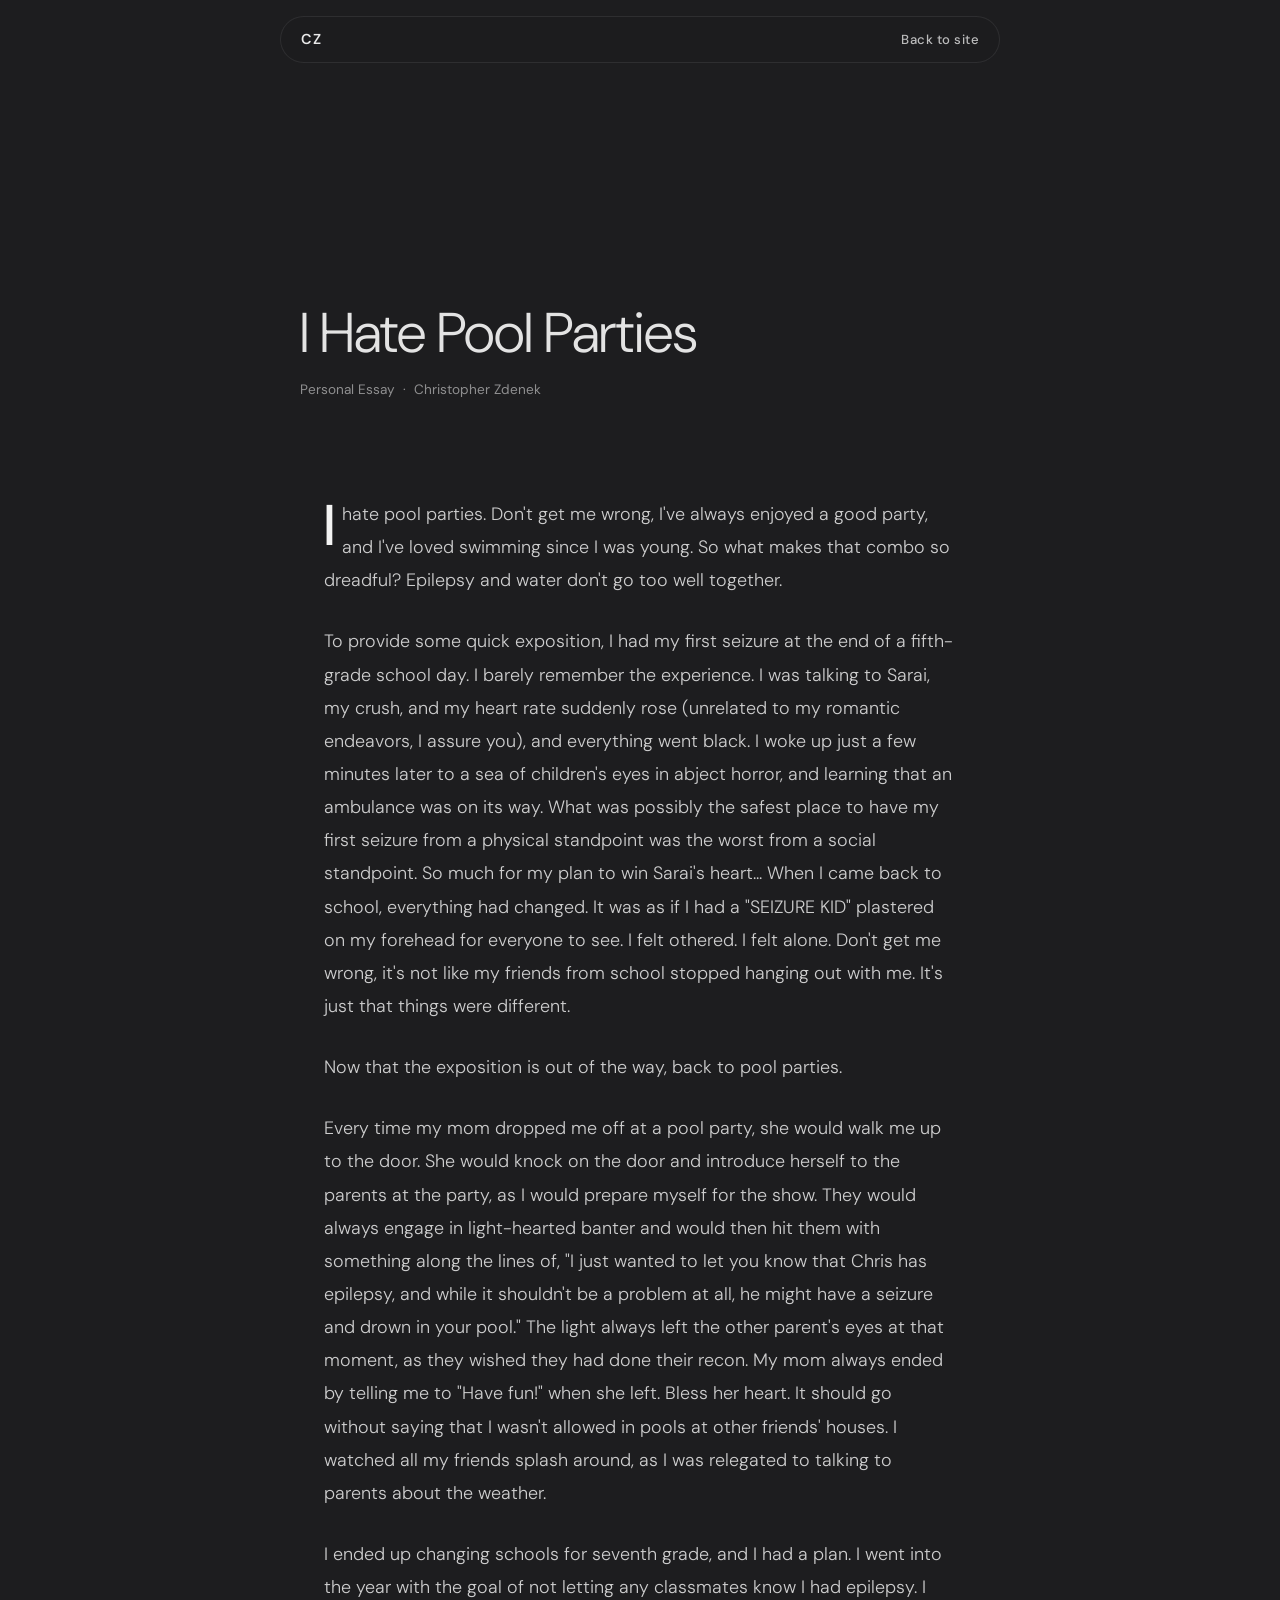
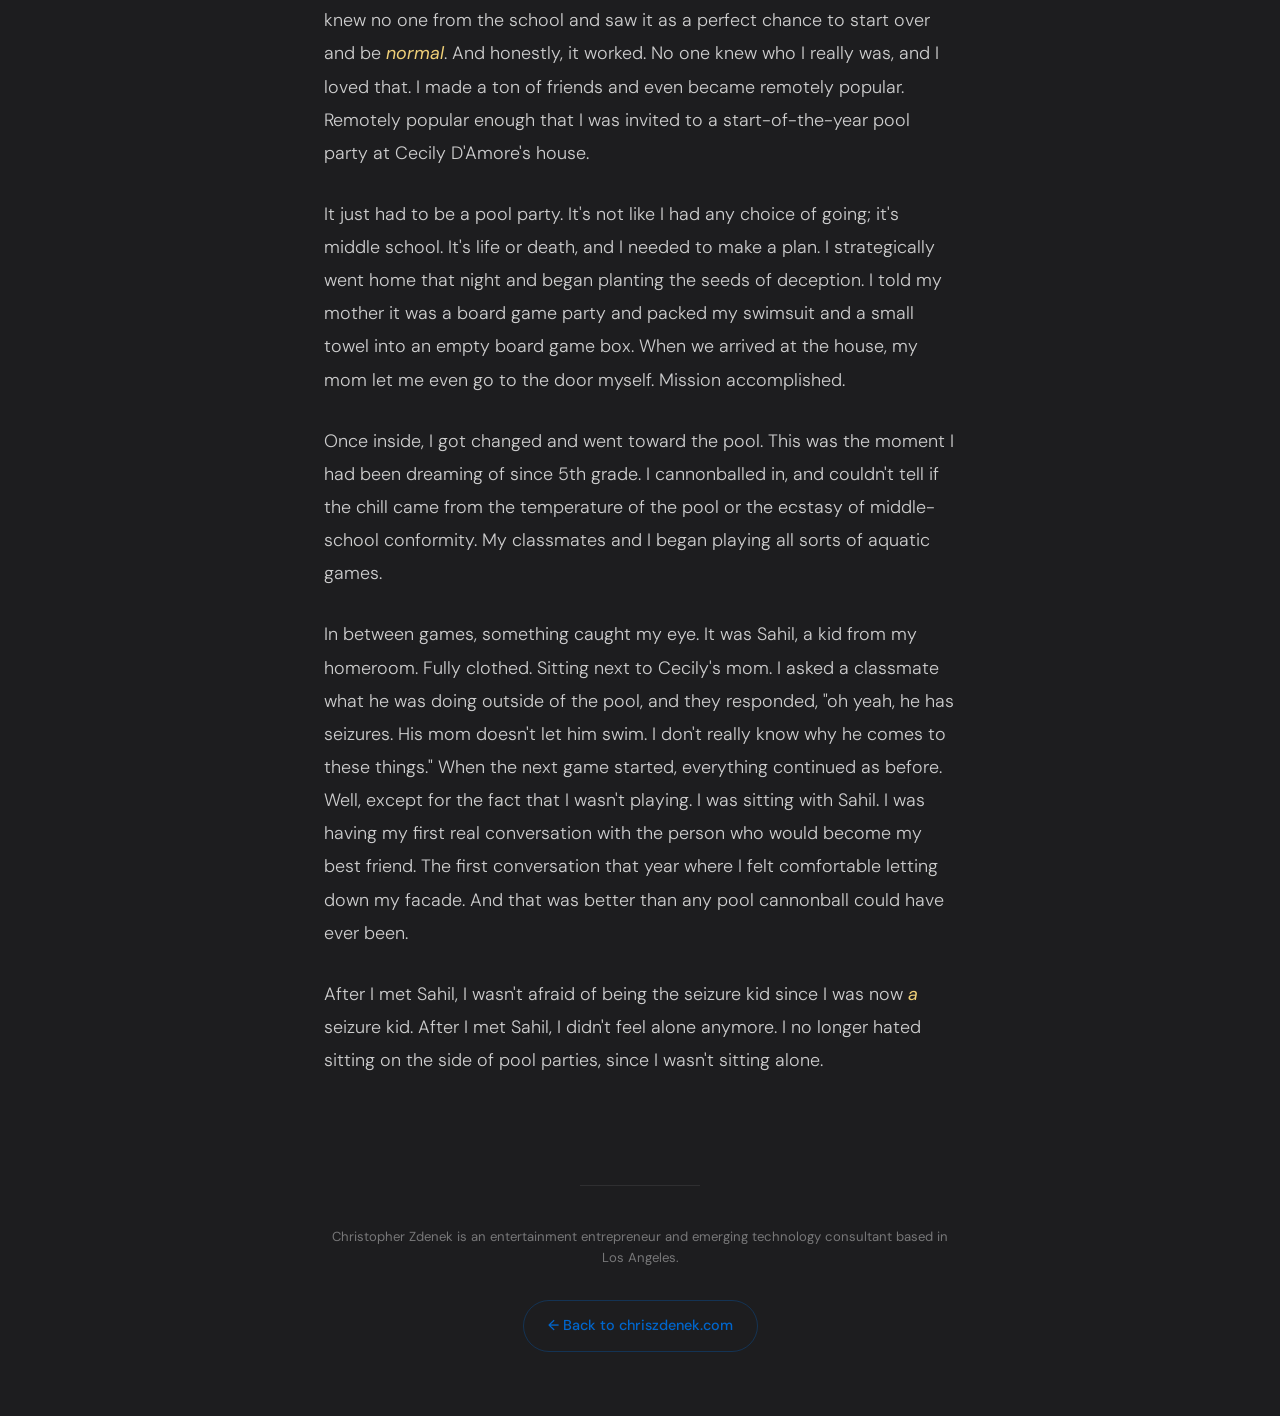
==== pool-parties.html @ fe32c9de "feat: add standalone shareable essay page at /pool-parties.html Co-Authored-By: Claude Opus 4.6 (1M " ====
<!DOCTYPE html>
<html lang="en">
<head>
  <meta charset="UTF-8" />
  <meta name="viewport" content="width=device-width, initial-scale=1.0" />
  <link rel="icon" type="image/svg+xml" href="favicon.svg">
  <link rel="icon" type="image/png" sizes="32x32" href="favicon-32x32.png">
  <link rel="icon" type="image/png" sizes="16x16" href="favicon-16x16.png">
  <link rel="apple-touch-icon" sizes="180x180" href="apple-touch-icon.png">
  <title>I Hate Pool Parties — Christopher Zdenek</title>
  <meta name="description" content="A personal essay by Christopher Zdenek about epilepsy, pool parties, and the friendship that changed everything.">
  <meta name="author" content="Christopher Zdenek">
  <link rel="canonical" href="https://chriszdenek.com/pool-parties.html">
  <meta property="og:title" content="I Hate Pool Parties — Christopher Zdenek">
  <meta property="og:description" content="A personal essay about epilepsy, pool parties, and the friendship that changed everything.">
  <meta property="og:image" content="https://chriszdenek.com/images/og-image.png">
  <meta property="og:url" content="https://chriszdenek.com/pool-parties.html">
  <meta property="og:type" content="article">
  <meta property="og:site_name" content="Chris Zdenek">
  <meta name="twitter:card" content="summary_large_image">
  <meta name="twitter:title" content="I Hate Pool Parties — Christopher Zdenek">
  <meta name="twitter:description" content="A personal essay about epilepsy, pool parties, and the friendship that changed everything.">
  <meta name="twitter:image" content="https://chriszdenek.com/images/og-image.png">
  <script type="application/ld+json">
  {
    "@context": "https://schema.org",
    "@type": "Article",
    "headline": "I Hate Pool Parties",
    "author": {
      "@type": "Person",
      "name": "Christopher Zdenek",
      "url": "https://chriszdenek.com"
    },
    "publisher": {
      "@type": "Person",
      "name": "Christopher Zdenek"
    },
    "description": "A personal essay about epilepsy, pool parties, and the friendship that changed everything.",
    "mainEntityOfPage": "https://chriszdenek.com/pool-parties.html",
    "genre": "Personal Essay"
  }
  </script>
  <link rel="preconnect" href="https://fonts.googleapis.com">
  <link rel="preconnect" href="https://fonts.gstatic.com" crossorigin>
  <link rel="preload" as="style" href="https://fonts.googleapis.com/css2?family=DM+Sans:opsz,wght@9..40,300;9..40,400;9..40,500&display=swap" onload="this.onload=null;this.rel='stylesheet'">
  <noscript><link rel="stylesheet" href="https://fonts.googleapis.com/css2?family=DM+Sans:opsz,wght@9..40,300;9..40,400;9..40,500&display=swap"></noscript>
  <style>
    *, *::before, *::after { box-sizing: border-box; margin: 0; padding: 0; }
    :root {
      --navy: #1D1D1F;
      --cream: #F5F5F7;
      --white: #ffffff;
      --muted: #6E6E73;
      --accent: #0066CC;
    }
    html { scroll-behavior: smooth; }
    body {
      font-family: 'DM Sans', system-ui, -apple-system, sans-serif;
      background: var(--navy);
      color: rgba(255,255,255,0.88);
      line-height: 1.8;
      -webkit-font-smoothing: antialiased;
    }

    /* ─── NAV ─── */
    .essay-nav {
      position: fixed; top: 16px; left: 50%; transform: translateX(-50%);
      width: min(92%, 720px);
      display: flex; justify-content: space-between; align-items: center;
      padding: 0.6rem 1.25rem;
      background: rgba(29,29,31,0.85);
      backdrop-filter: blur(16px); -webkit-backdrop-filter: blur(16px);
      border: 1px solid rgba(255,255,255,0.08);
      border-radius: 980px;
      z-index: 100;
    }
    .essay-nav a {
      color: rgba(255,255,255,0.7);
      text-decoration: none;
      font-size: 0.82rem;
      font-weight: 500;
      letter-spacing: 0.5px;
      transition: color 0.2s;
    }
    .essay-nav a:hover { color: #fff; }
    .essay-nav .nav-logo {
      font-weight: 600;
      font-size: 0.9rem;
      color: rgba(255,255,255,0.9);
    }

    /* ─── HERO ─── */
    .essay-page-hero {
      position: relative;
      min-height: 50vh;
      display: flex; align-items: flex-end;
      overflow: hidden;
      padding: 6rem 1.5rem 3rem;
    }
    .essay-page-hero video {
      position: absolute; inset: 0;
      width: 100%; height: 100%;
      object-fit: cover;
      opacity: 0.35;
    }
    .essay-page-hero::after {
      content: '';
      position: absolute; inset: 0;
      background: linear-gradient(to top, var(--navy) 0%, transparent 60%);
    }
    .hero-content {
      position: relative; z-index: 2;
      max-width: 680px;
      margin: 0 auto;
      width: 100%;
    }
    .hero-content h1 {
      font-size: clamp(2.2rem, 6vw, 3.5rem);
      font-weight: 300;
      line-height: 1.15;
      margin-bottom: 0.75rem;
    }
    .hero-content .essay-byline {
      font-size: 0.85rem;
      color: rgba(255,255,255,0.5);
      font-weight: 400;
    }

    /* ─── BODY ─── */
    .essay-page-body {
      max-width: 680px;
      margin: 0 auto;
      padding: 3rem 1.5rem 5rem;
    }
    .essay-page-body p {
      font-size: clamp(1rem, 2.2vw, 1.12rem);
      color: rgba(255,255,255,0.78);
      margin-bottom: 1.75rem;
      font-weight: 300;
      line-height: 1.85;
    }
    .essay-page-body p:first-child::first-letter {
      font-size: 3.2em;
      float: left;
      line-height: 0.8;
      margin: 0.08em 0.12em 0 0;
      font-weight: 500;
      color: rgba(255,255,255,0.95);
    }
    .essay-page-body em {
      color: #f0d078;
      font-style: italic;
      font-weight: 400;
    }

    /* ─── FOOTER ─── */
    .essay-page-footer {
      max-width: 680px;
      margin: 0 auto;
      padding: 0 1.5rem 4rem;
      text-align: center;
    }
    .essay-page-footer .back-link {
      display: inline-flex;
      align-items: center;
      gap: 0.5rem;
      color: var(--accent);
      text-decoration: none;
      font-size: 0.9rem;
      font-weight: 500;
      padding: 0.75rem 1.5rem;
      border: 1px solid rgba(0,102,204,0.3);
      border-radius: 980px;
      transition: background 0.2s, border-color 0.2s;
    }
    .essay-page-footer .back-link:hover {
      background: rgba(0,102,204,0.08);
      border-color: rgba(0,102,204,0.5);
    }
    .essay-divider {
      border: none;
      border-top: 1px solid rgba(255,255,255,0.08);
      margin: 0 auto 2.5rem;
      max-width: 120px;
    }
    .essay-author-note {
      font-size: 0.82rem;
      color: rgba(255,255,255,0.4);
      margin-bottom: 2rem;
      line-height: 1.6;
    }

    /* ─── RESPONSIVE ─── */
    @media (max-width: 480px) {
      .essay-page-hero { min-height: 40vh; padding: 5rem 1.25rem 2.5rem; }
      .essay-page-body { padding: 2rem 1.25rem 4rem; }
    }

    /* ─── ANIMATION ─── */
    .fade-in {
      opacity: 0;
      transform: translateY(20px);
      animation: fadeUp 0.8s ease forwards;
    }
    .fade-in-delay { animation-delay: 0.3s; }
    @keyframes fadeUp {
      to { opacity: 1; transform: translateY(0); }
    }
    @media (prefers-reduced-motion: reduce) {
      .fade-in { opacity: 1; transform: none; animation: none; }
    }
  </style>
</head>
<body>

  <nav class="essay-nav">
    <a href="/" class="nav-logo">CZ</a>
    <a href="/#writing">Back to site</a>
  </nav>

  <header class="essay-page-hero">
    <video muted loop playsinline autoplay>
      <source src="images/Essay Photo/Pool Parties Video.mp4" type="video/mp4">
    </video>
    <div class="hero-content fade-in">
      <h1>I Hate Pool Parties</h1>
      <div class="essay-byline">Personal Essay &nbsp;&middot;&nbsp; Christopher Zdenek</div>
    </div>
  </header>

  <main class="essay-page-body fade-in fade-in-delay">
    <p>I hate pool parties. Don't get me wrong, I've always enjoyed a good party, and I've loved swimming since I was young. So what makes that combo so dreadful? Epilepsy and water don't go too well together.</p>

    <p>To provide some quick exposition, I had my first seizure at the end of a fifth-grade school day. I barely remember the experience. I was talking to Sarai, my crush, and my heart rate suddenly rose (unrelated to my romantic endeavors, I assure you), and everything went black. I woke up just a few minutes later to a sea of children's eyes in abject horror, and learning that an ambulance was on its way. What was possibly the safest place to have my first seizure from a physical standpoint was the worst from a social standpoint. So much for my plan to win Sarai's heart... When I came back to school, everything had changed. It was as if I had a "SEIZURE KID" plastered on my forehead for everyone to see. I felt othered. I felt alone. Don't get me wrong, it's not like my friends from school stopped hanging out with me. It's just that things were different.</p>

    <p>Now that the exposition is out of the way, back to pool parties.</p>

    <p>Every time my mom dropped me off at a pool party, she would walk me up to the door. She would knock on the door and introduce herself to the parents at the party, as I would prepare myself for the show. They would always engage in light-hearted banter and would then hit them with something along the lines of, "I just wanted to let you know that Chris has epilepsy, and while it shouldn't be a problem at all, he might have a seizure and drown in your pool." The light always left the other parent's eyes at that moment, as they wished they had done their recon. My mom always ended by telling me to "Have fun!" when she left. Bless her heart. It should go without saying that I wasn't allowed in pools at other friends' houses. I watched all my friends splash around, as I was relegated to talking to parents about the weather.</p>

    <p>I ended up changing schools for seventh grade, and I had a plan. I went into the year with the goal of not letting any classmates know I had epilepsy. I knew no one from the school and saw it as a perfect chance to start over and be <em>normal</em>. And honestly, it worked. No one knew who I really was, and I loved that. I made a ton of friends and even became remotely popular. Remotely popular enough that I was invited to a start-of-the-year pool party at Cecily D'Amore's house.</p>

    <p>It just had to be a pool party. It's not like I had any choice of going; it's middle school. It's life or death, and I needed to make a plan. I strategically went home that night and began planting the seeds of deception. I told my mother it was a board game party and packed my swimsuit and a small towel into an empty board game box. When we arrived at the house, my mom let me even go to the door myself. Mission accomplished.</p>

    <p>Once inside, I got changed and went toward the pool. This was the moment I had been dreaming of since 5th grade. I cannonballed in, and couldn't tell if the chill came from the temperature of the pool or the ecstasy of middle-school conformity. My classmates and I began playing all sorts of aquatic games.</p>

    <p>In between games, something caught my eye. It was Sahil, a kid from my homeroom. Fully clothed. Sitting next to Cecily's mom. I asked a classmate what he was doing outside of the pool, and they responded, "oh yeah, he has seizures. His mom doesn't let him swim. I don't really know why he comes to these things." When the next game started, everything continued as before. Well, except for the fact that I wasn't playing. I was sitting with Sahil. I was having my first real conversation with the person who would become my best friend. The first conversation that year where I felt comfortable letting down my facade. And that was better than any pool cannonball could have ever been.</p>

    <p>After I met Sahil, I wasn't afraid of being the seizure kid since I was now <em>a</em> seizure kid. After I met Sahil, I didn't feel alone anymore. I no longer hated sitting on the side of pool parties, since I wasn't sitting alone.</p>
  </main>

  <footer class="essay-page-footer">
    <hr class="essay-divider">
    <p class="essay-author-note">Christopher Zdenek is an entertainment entrepreneur and emerging technology consultant based in Los Angeles.</p>
    <a href="/" class="back-link">&larr; Back to chriszdenek.com</a>
  </footer>

</body>
</html>
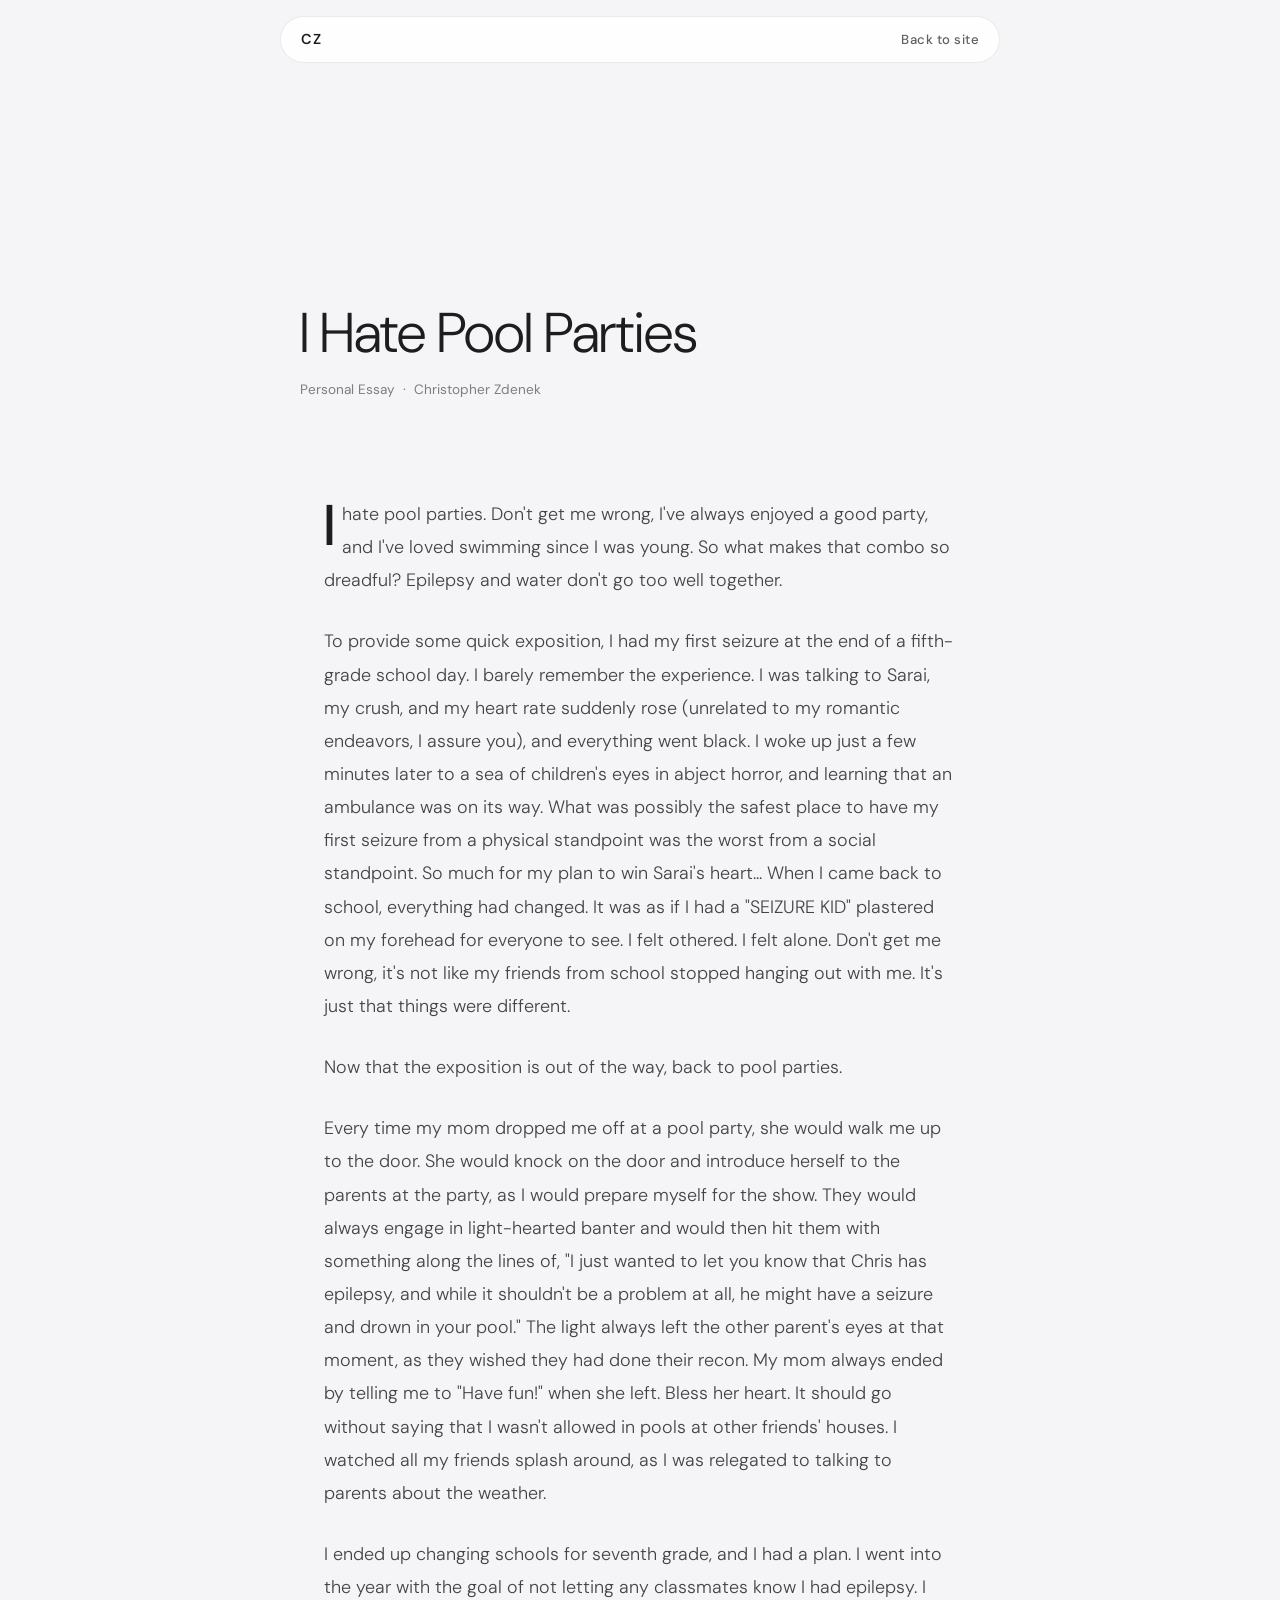
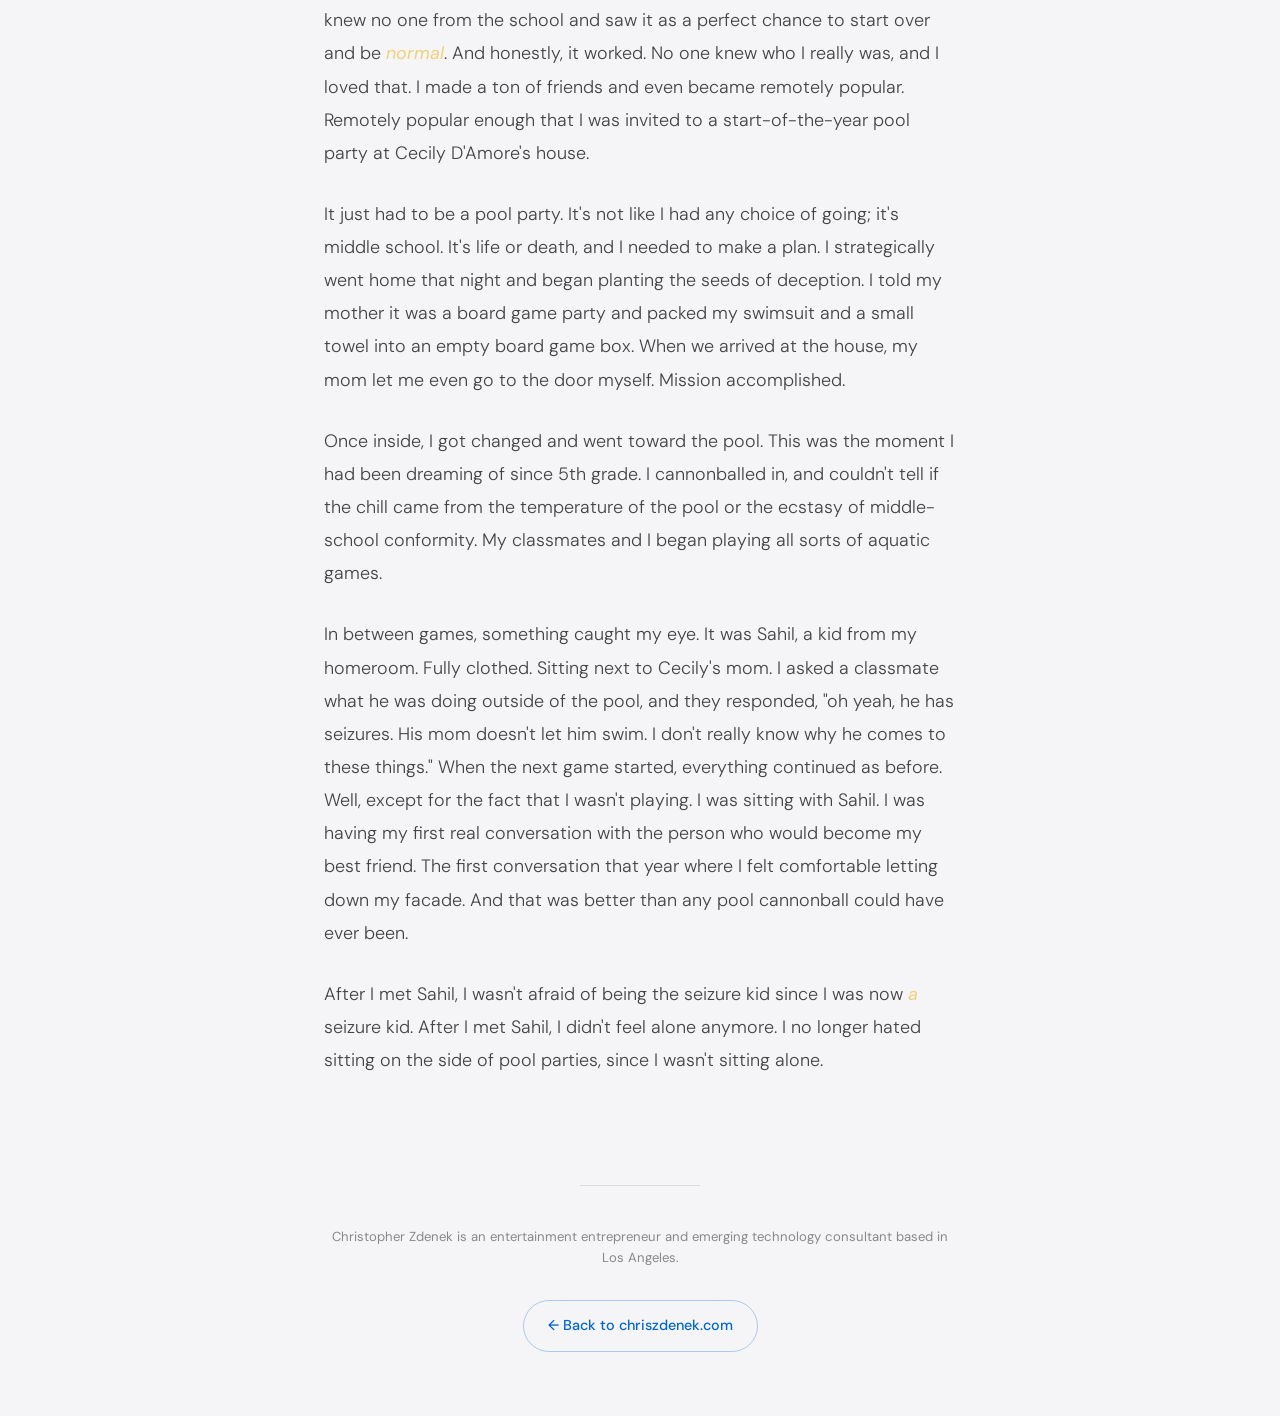
==== commit 8eda20a2: "polish: dark-mode contrast sweep, mobile layout, a11y, UI fixes Fixes from a 23-item design audit:  " ====
--- a/pool-parties.html
+++ b/pool-parties.html
@@ -3,6 +3,16 @@
 <head>
   <meta charset="UTF-8" />
   <meta name="viewport" content="width=device-width, initial-scale=1.0" />
+  <script>
+    (function() {
+      try {
+        var saved = localStorage.getItem('theme');
+        var prefersLight = window.matchMedia && window.matchMedia('(prefers-color-scheme: light)').matches;
+        var theme = saved || (prefersLight ? 'light' : 'dark');
+        if (theme === 'light') document.documentElement.setAttribute('data-theme', 'light');
+      } catch (e) {}
+    })();
+  </script>
   <link rel="icon" type="image/svg+xml" href="favicon.svg">
   <link rel="icon" type="image/png" sizes="32x32" href="favicon-32x32.png">
   <link rel="icon" type="image/png" sizes="16x16" href="favicon-16x16.png">
@@ -196,6 +206,23 @@
       .essay-page-body { padding: 2rem 1.25rem 4rem; }
     }
 
+    /* ─── LIGHT THEME (inherits from home page via localStorage) ─── */
+    [data-theme="light"] body { background: var(--cream); color: #1D1D1F; }
+    [data-theme="light"] .essay-nav { background: rgba(255,255,255,0.85); border-color: rgba(0,0,0,0.08); }
+    [data-theme="light"] .essay-nav a { color: rgba(29,29,31,0.7); }
+    [data-theme="light"] .essay-nav a:hover { color: #1D1D1F; }
+    [data-theme="light"] .essay-nav .nav-logo { color: #1D1D1F; }
+    [data-theme="light"] .essay-page-hero::after {
+      background: linear-gradient(to top, var(--cream) 0%, transparent 60%);
+    }
+    [data-theme="light"] .essay-page-hero video { opacity: 0.45; }
+    [data-theme="light"] .hero-content h1 { color: #1D1D1F; }
+    [data-theme="light"] .hero-content .essay-byline { color: rgba(29,29,31,0.55); }
+    [data-theme="light"] .essay-page-body p { color: rgba(29,29,31,0.82); }
+    [data-theme="light"] .essay-page-body p:first-child::first-letter { color: #1D1D1F; }
+    [data-theme="light"] .essay-author-note { color: rgba(29,29,31,0.5); }
+    [data-theme="light"] .essay-divider { border-top-color: rgba(0,0,0,0.1); }
+
     /* ─── ANIMATION ─── */
     .fade-in {
       opacity: 0;
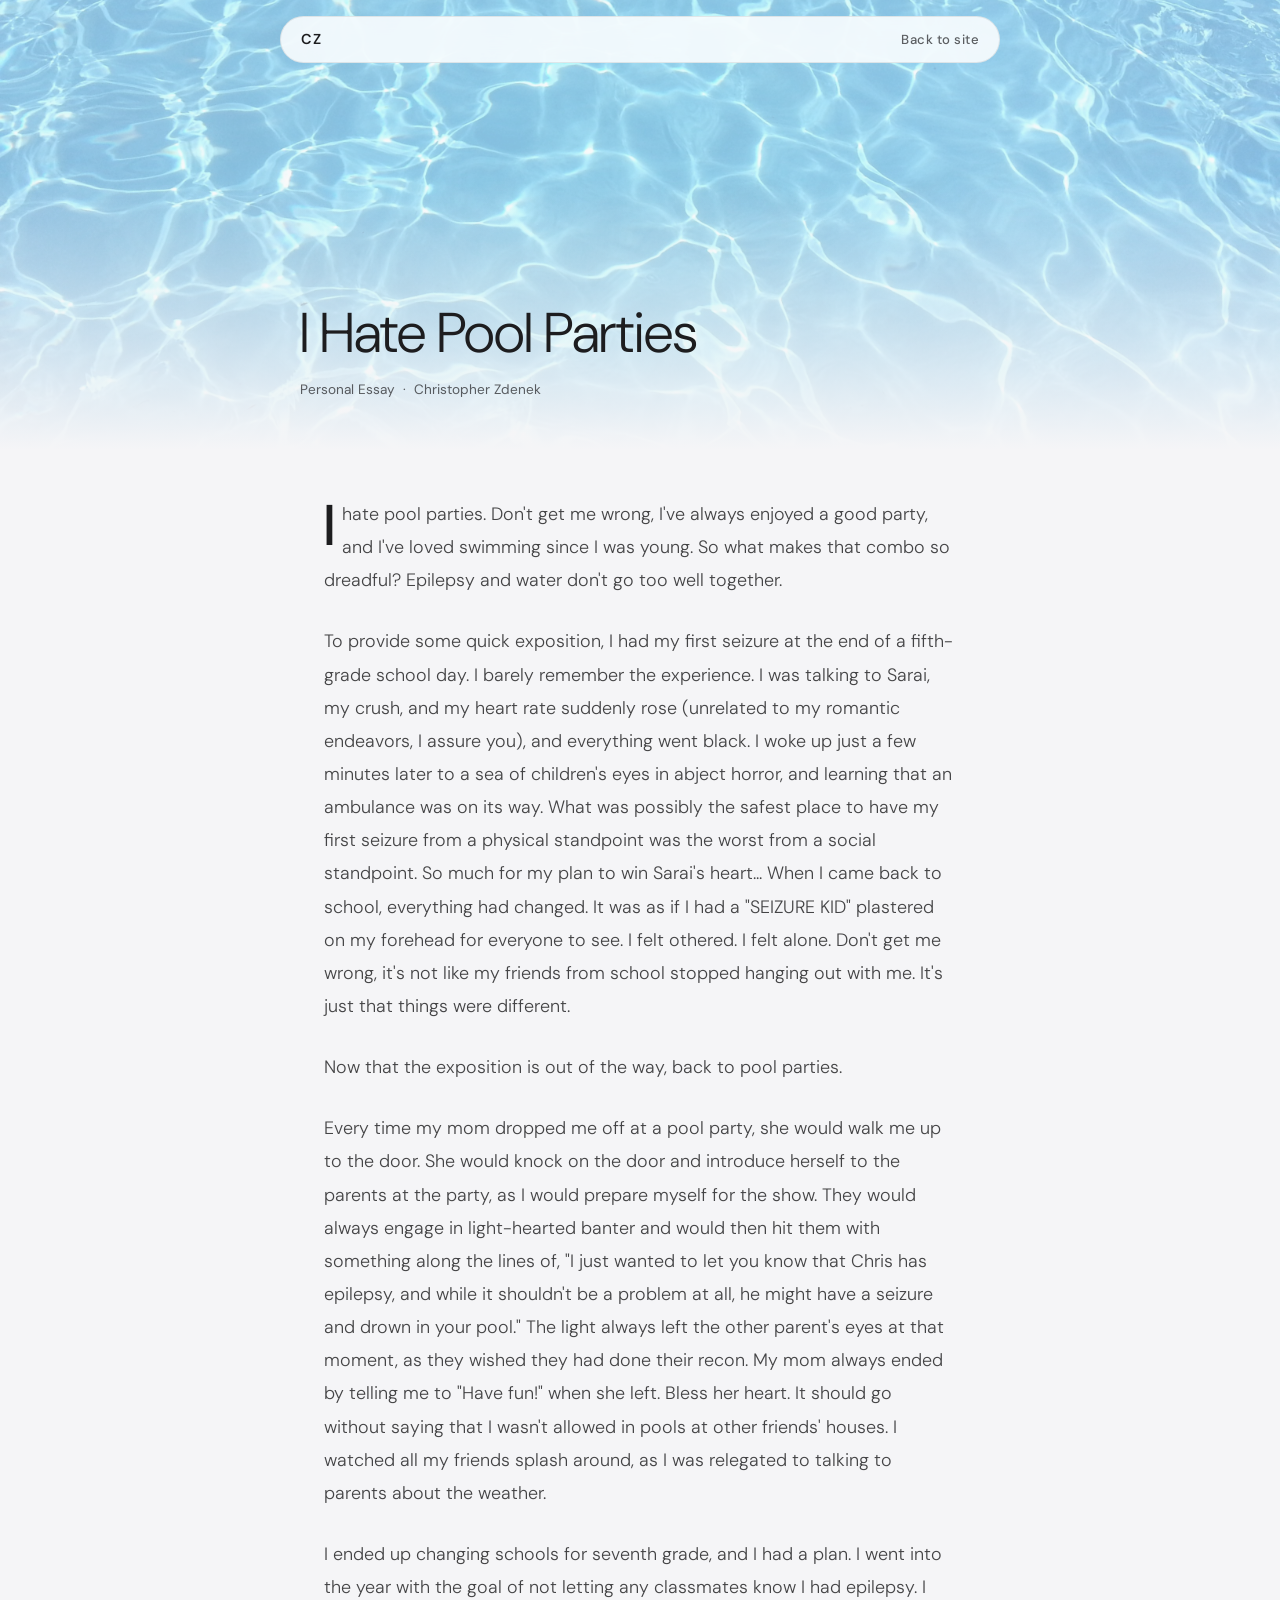
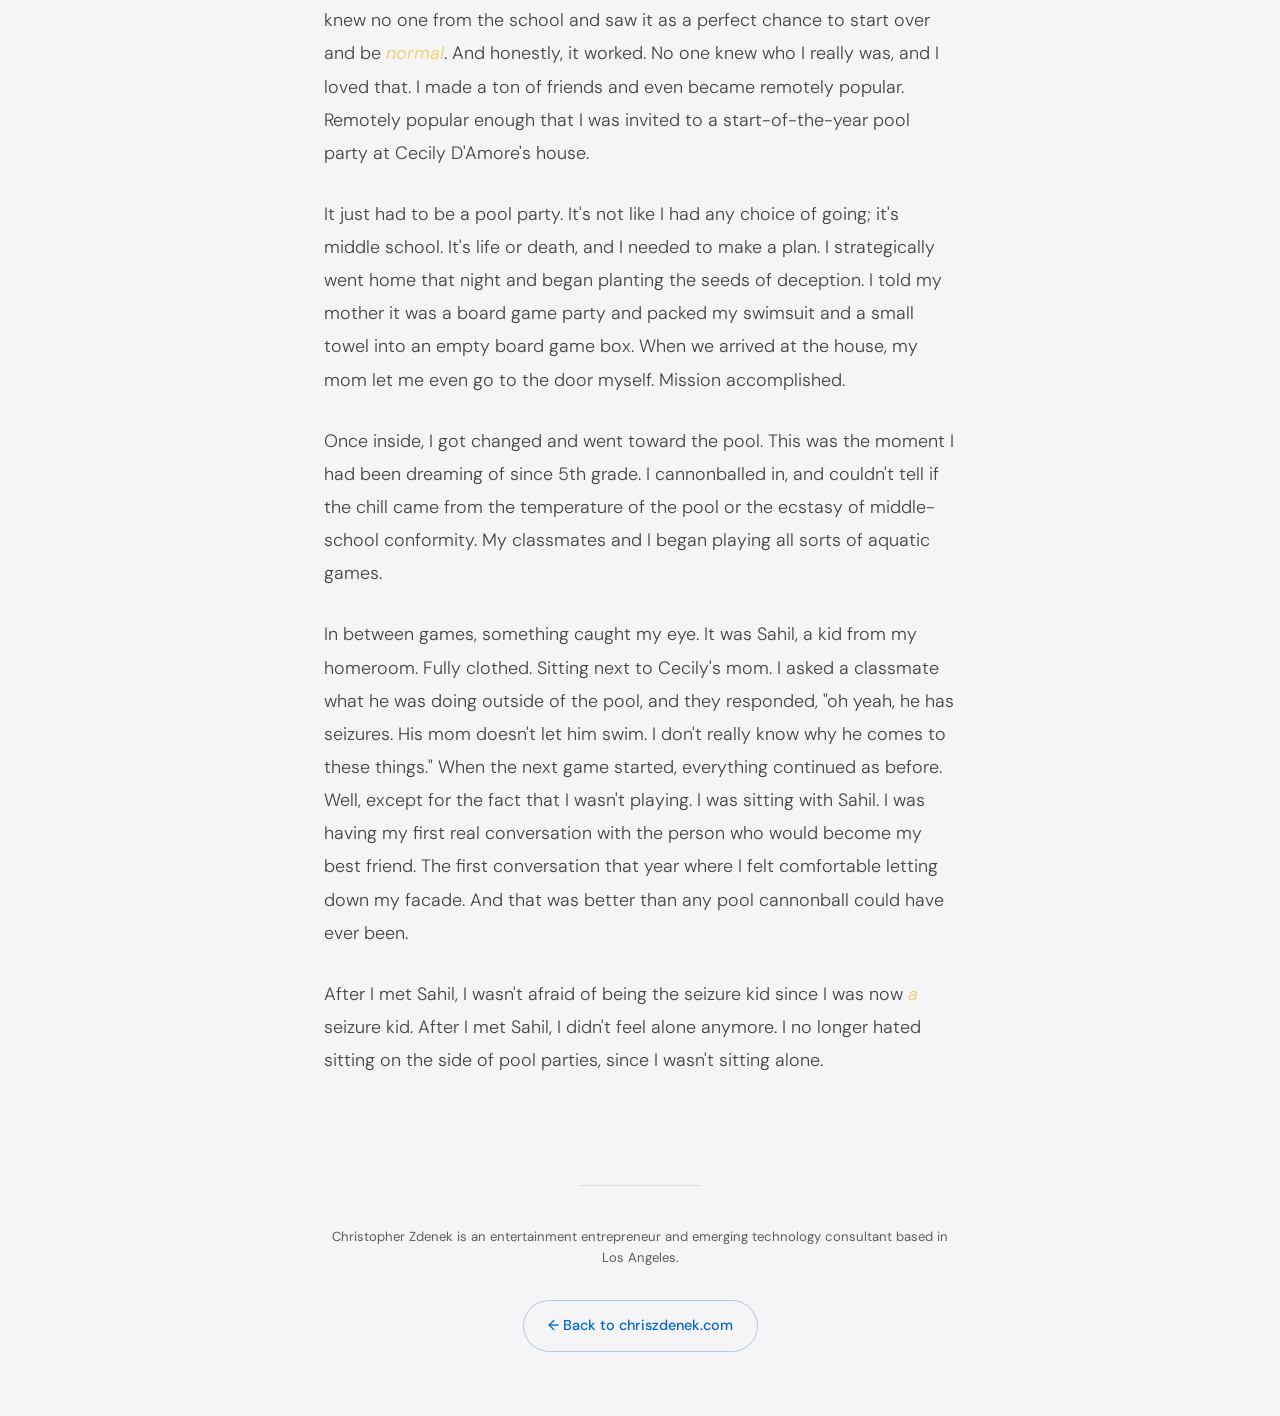
==== commit 8a3f5605: "perf+a11y: WebP lightbox/interests, video posters, focus trap, theme/FOUC/contrast fixes Overnight f" ====
--- a/pool-parties.html
+++ b/pool-parties.html
@@ -6,10 +6,12 @@
   <script>
     (function() {
       try {
-        var saved = localStorage.getItem('theme');
-        var prefersLight = window.matchMedia && window.matchMedia('(prefers-color-scheme: light)').matches;
-        var theme = saved || (prefersLight ? 'light' : 'dark');
-        if (theme === 'light') document.documentElement.setAttribute('data-theme', 'light');
+        // Mirror index.html exactly: with no saved preference, default to light
+        // unless the OS explicitly prefers dark. (Previously this page defaulted
+        // to dark, so a no-preference visitor saw a light homepage but a dark essay.)
+        var t = localStorage.getItem('theme');
+        if (!t) t = window.matchMedia('(prefers-color-scheme: dark)').matches ? 'dark' : 'light';
+        document.documentElement.setAttribute('data-theme', t);
       } catch (e) {}
     })();
   </script>
@@ -132,7 +134,7 @@
     }
     .hero-content .essay-byline {
       font-size: 0.85rem;
-      color: rgba(255,255,255,0.5);
+      color: rgba(255,255,255,0.7);
       font-weight: 400;
     }
 
@@ -195,7 +197,7 @@
     }
     .essay-author-note {
       font-size: 0.82rem;
-      color: rgba(255,255,255,0.4);
+      color: rgba(255,255,255,0.7);
       margin-bottom: 2rem;
       line-height: 1.6;
     }
@@ -217,10 +219,10 @@
     }
     [data-theme="light"] .essay-page-hero video { opacity: 0.45; }
     [data-theme="light"] .hero-content h1 { color: #1D1D1F; }
-    [data-theme="light"] .hero-content .essay-byline { color: rgba(29,29,31,0.55); }
+    [data-theme="light"] .hero-content .essay-byline { color: rgba(29,29,31,0.7); }
     [data-theme="light"] .essay-page-body p { color: rgba(29,29,31,0.82); }
     [data-theme="light"] .essay-page-body p:first-child::first-letter { color: #1D1D1F; }
-    [data-theme="light"] .essay-author-note { color: rgba(29,29,31,0.5); }
+    [data-theme="light"] .essay-author-note { color: rgba(29,29,31,0.7); }
     [data-theme="light"] .essay-divider { border-top-color: rgba(0,0,0,0.1); }
 
     /* ─── ANIMATION ─── */
@@ -246,7 +248,7 @@
   </nav>
 
   <header class="essay-page-hero">
-    <video muted loop playsinline autoplay>
+    <video muted loop playsinline autoplay poster="images/Essay Photo/Pool Parties Photo.jpg">
       <source src="images/Essay Photo/Pool Parties Video.mp4" type="video/mp4">
     </video>
     <div class="hero-content fade-in">
